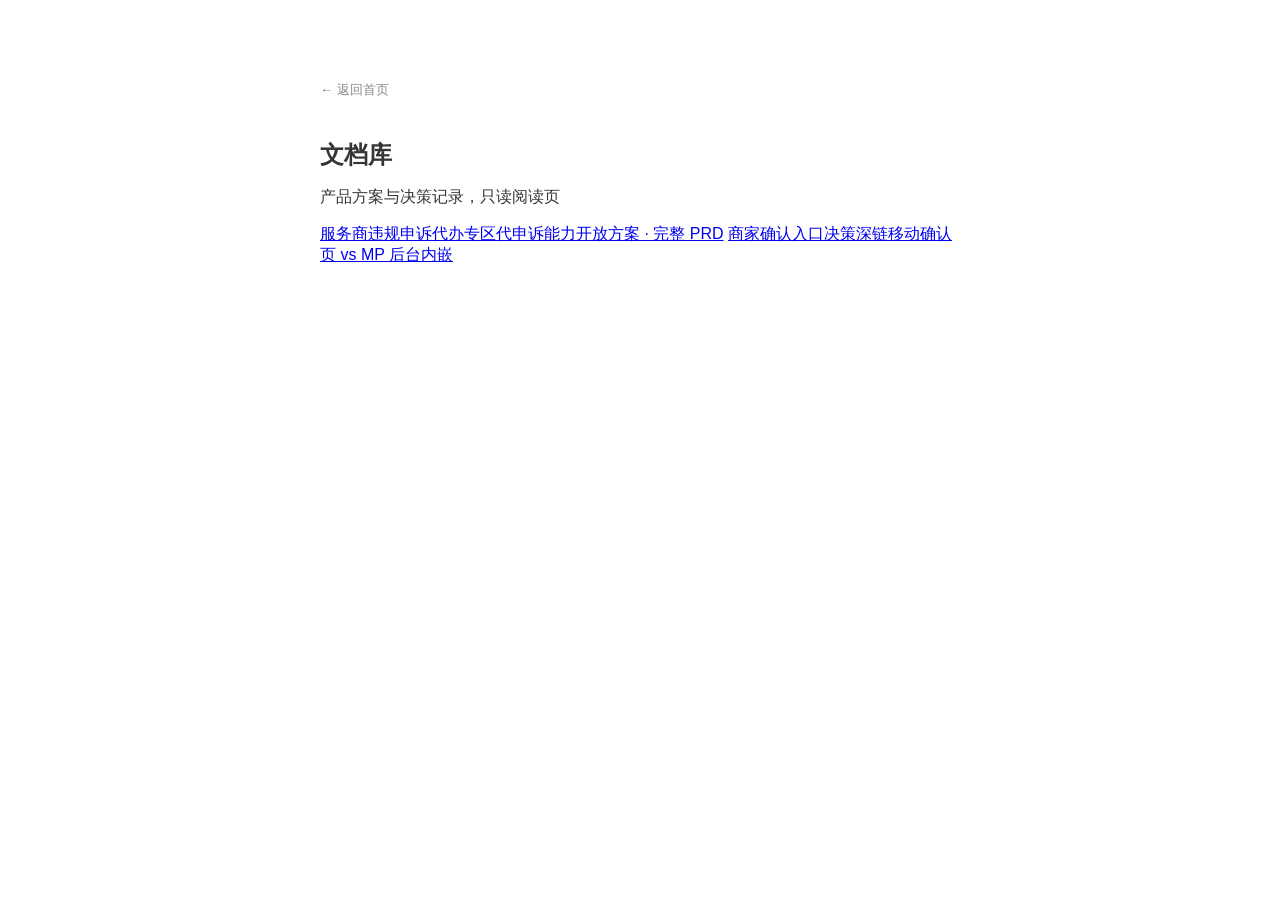
==== docs/index.html @ 4e77b8ab "Add docs section for product specs and decision records. Separate demo prototypes from read-only HTM" ====
<!DOCTYPE html>
<html lang="zh-CN">
<head>
  <meta charset="UTF-8">
  <meta name="viewport" content="width=device-width, initial-scale=1.0">
  <title>文档库 · 微信服务商平台</title>
  <style>
    body { font-family: -apple-system, BlinkMacSystemFont, "PingFang SC", sans-serif; max-width: 640px; margin: 80px auto; padding: 0 24px; color: #353535; }
  </style>
  <link rel="stylesheet" href="../shared.css">
</head>
<body>
  <a class="back" href="../index.html">← 返回首页</a>
  <h1>文档库</h1>
  <p>产品方案与决策记录，只读阅读页</p>
  <a href="violation-appeal-proxy.html">服务商违规申诉代办专区<span>代申诉能力开放方案 · 完整 PRD</span></a>
  <a href="merchant-confirm-decision.html">商家确认入口决策<span>深链移动确认页 vs MP 后台内嵌</span></a>
</body>
</html>
---- shared.css ----
body { font-family: -apple-system, BlinkMacSystemFont, "PingFang SC", sans-serif; max-width: 640px; margin: 80px auto; padding: 0 24px; color: #353535; }
h1 { font-size: 24px; font-weight: 600; margin-bottom: 8px; }
p.subtitle { color: #888; font-size: 14px; margin-bottom: 32px; }
section { margin-bottom: 40px; }
section h2 { font-size: 13px; font-weight: 600; color: #888; text-transform: uppercase; letter-spacing: 0.04em; margin-bottom: 12px; }
a.card { display: block; padding: 16px 20px; margin-bottom: 12px; border: 1px solid #e7e7eb; border-radius: 4px; text-decoration: none; color: #576B95; font-size: 15px; transition: background .15s; }
a.card:hover { background: #f7f7f7; }
a.card span { display: block; font-size: 13px; color: #888; margin-top: 4px; }
a.back { display: inline-block; font-size: 13px; color: #888; text-decoration: none; margin-bottom: 24px; }
a.back:hover { color: #576B95; }
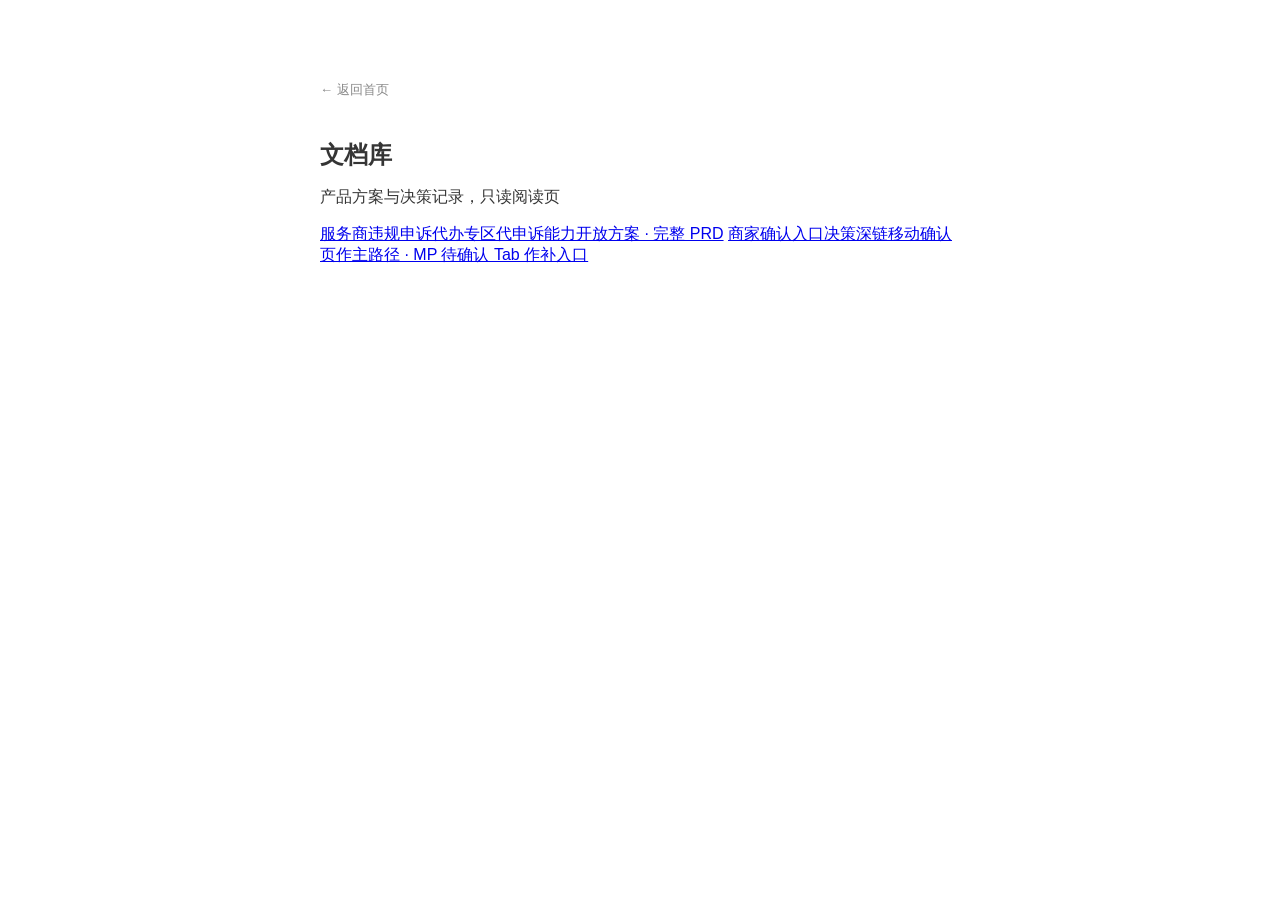
==== commit 90b30d92: "Clarify merchant confirm decision wording on landing pages. State chosen path by name instead of pla" ====
--- a/docs/index.html
+++ b/docs/index.html
@@ -14,6 +14,6 @@
   <h1>文档库</h1>
   <p>产品方案与决策记录，只读阅读页</p>
   <a href="violation-appeal-proxy.html">服务商违规申诉代办专区<span>代申诉能力开放方案 · 完整 PRD</span></a>
-  <a href="merchant-confirm-decision.html">商家确认入口决策<span>深链移动确认页 vs MP 后台内嵌</span></a>
+  <a href="merchant-confirm-decision.html">商家确认入口决策<span>深链移动确认页作主路径 · MP 待确认 Tab 作补入口</span></a>
 </body>
 </html>
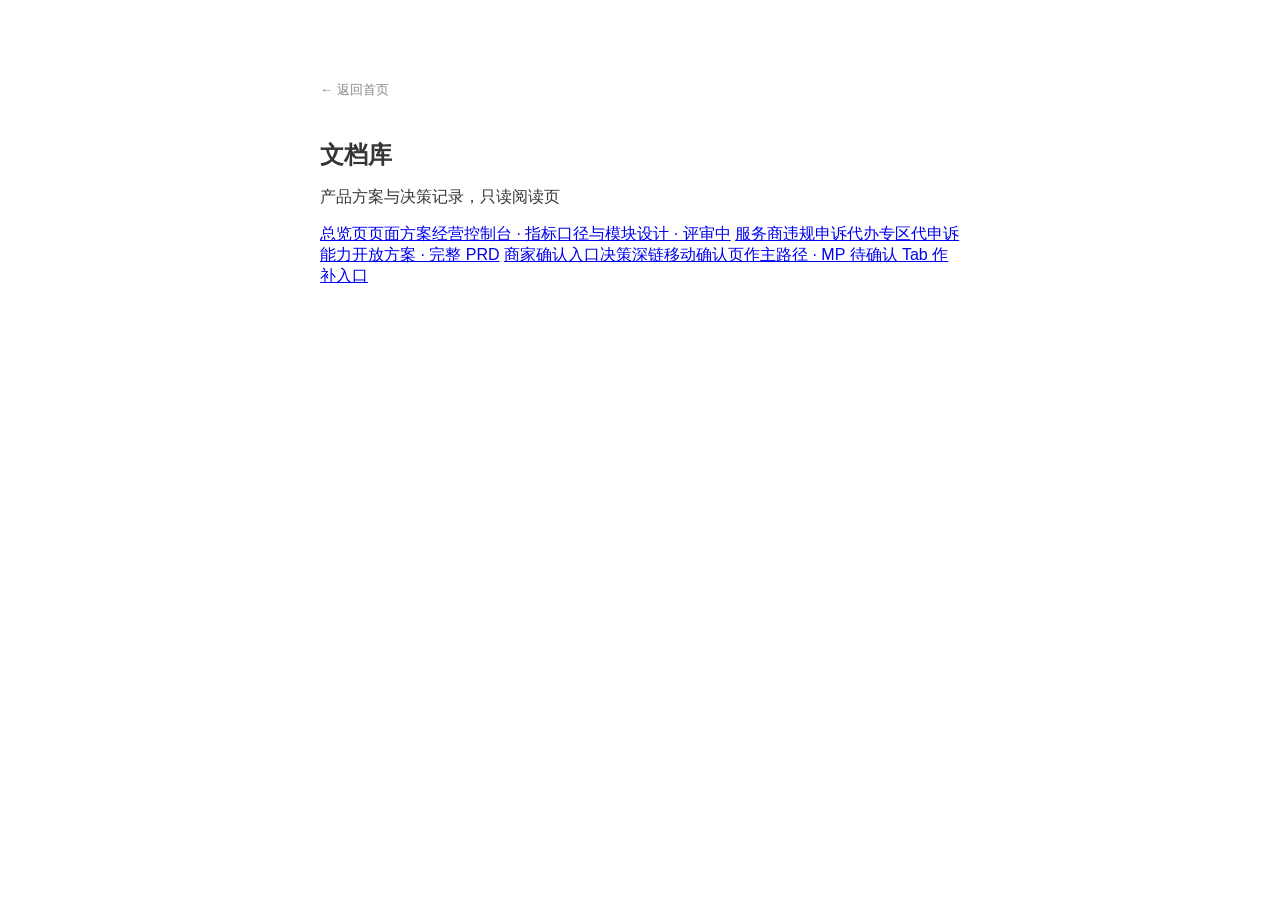
==== commit 8b41ca66: "发布总览页页面方案阅读页 新增经营控制台 PRD 暖色阅读页，并更新站点与文档库索引。  Co-authored-by: Cursor <cursoragent@cursor.com>" ====
--- a/docs/index.html
+++ b/docs/index.html
@@ -13,6 +13,7 @@
   <a class="back" href="../index.html">← 返回首页</a>
   <h1>文档库</h1>
   <p>产品方案与决策记录，只读阅读页</p>
+  <a href="overview-dashboard-prd.html">总览页页面方案<span>经营控制台 · 指标口径与模块设计 · 评审中</span></a>
   <a href="violation-appeal-proxy.html">服务商违规申诉代办专区<span>代申诉能力开放方案 · 完整 PRD</span></a>
   <a href="merchant-confirm-decision.html">商家确认入口决策<span>深链移动确认页作主路径 · MP 待确认 Tab 作补入口</span></a>
 </body>
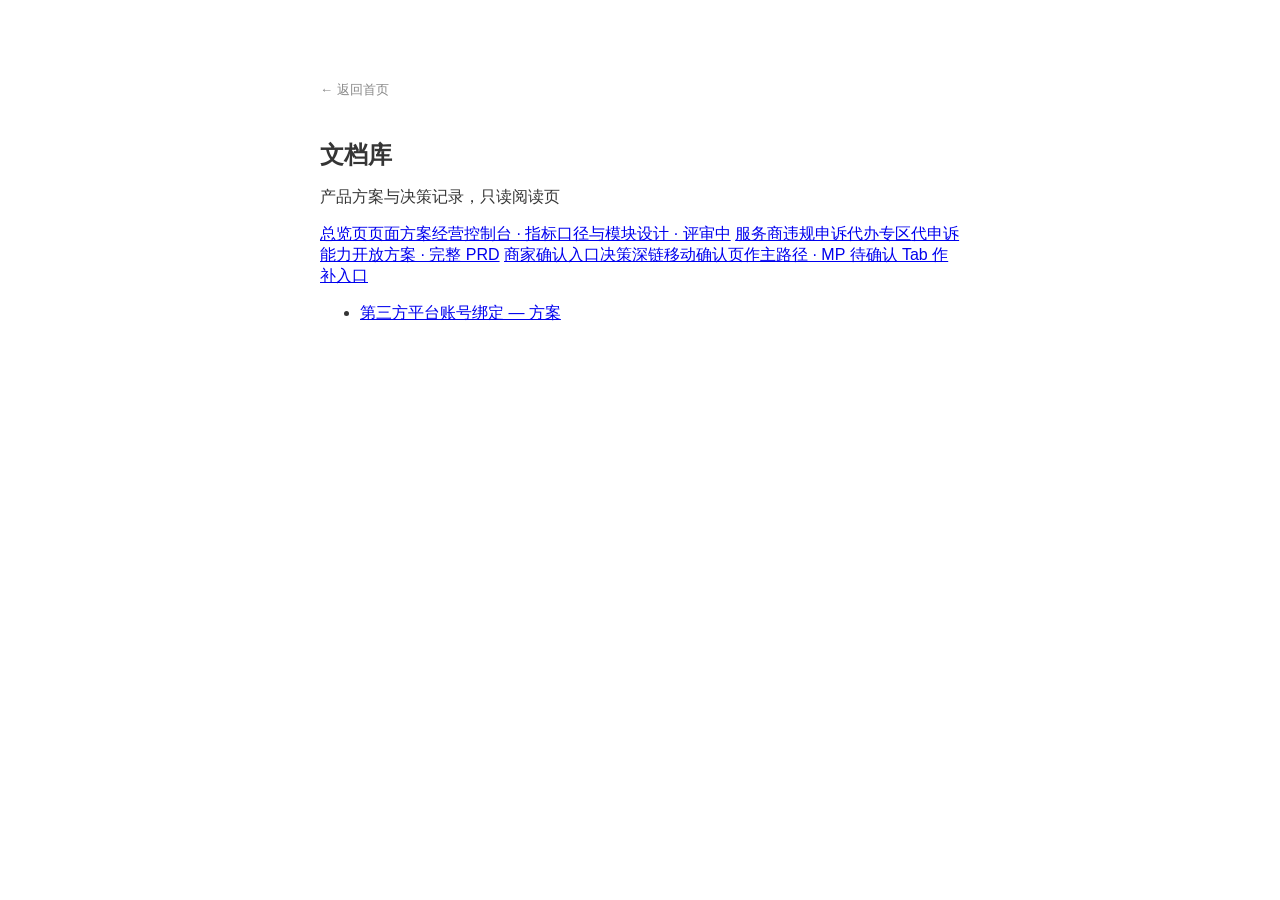
==== commit 389a8a18: "docs: publish component-binding PRD HTML Sync product decision: no occupierName; page-scope miniProg" ====
--- a/docs/index.html
+++ b/docs/index.html
@@ -18,3 +18,7 @@
   <a href="merchant-confirm-decision.html">商家确认入口决策<span>深链移动确认页作主路径 · MP 待确认 Tab 作补入口</span></a>
 </body>
 </html>
+
+<ul>
+  <li><a href="./component-binding-prd.html">第三方平台账号绑定 — 方案</a></li>
+</ul>
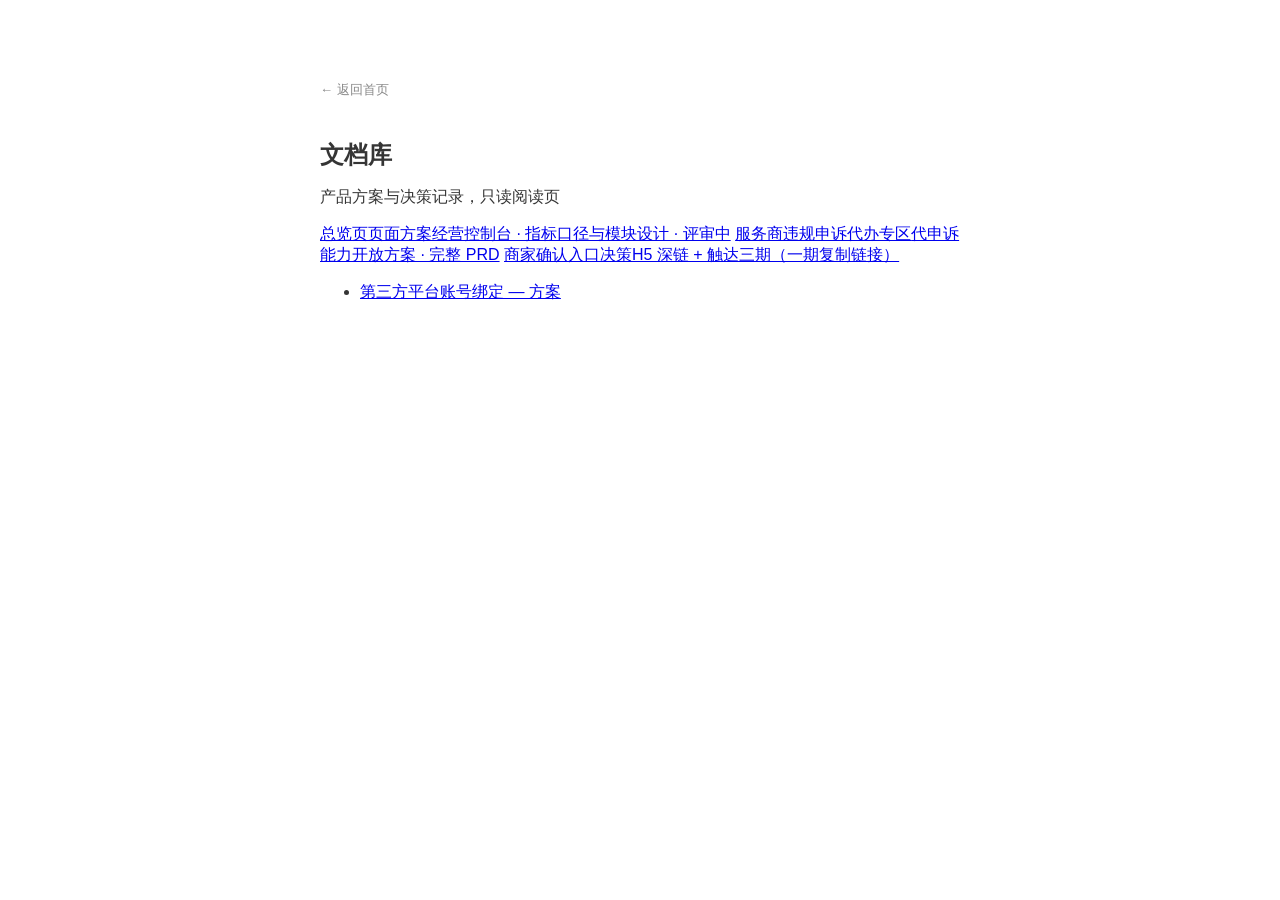
==== commit e2261394: "Update appeal proxy docs for phased merchant confirm reach. 一期改为服务商复制链接；决策页与主方案阅读页对齐触达分期。  Co-author" ====
--- a/docs/index.html
+++ b/docs/index.html
@@ -15,7 +15,7 @@
   <p>产品方案与决策记录，只读阅读页</p>
   <a href="overview-dashboard-prd.html">总览页页面方案<span>经营控制台 · 指标口径与模块设计 · 评审中</span></a>
   <a href="violation-appeal-proxy.html">服务商违规申诉代办专区<span>代申诉能力开放方案 · 完整 PRD</span></a>
-  <a href="merchant-confirm-decision.html">商家确认入口决策<span>深链移动确认页作主路径 · MP 待确认 Tab 作补入口</span></a>
+  <a href="merchant-confirm-decision.html">商家确认入口决策<span>H5 深链 + 触达三期（一期复制链接）</span></a>
 </body>
 </html>
 
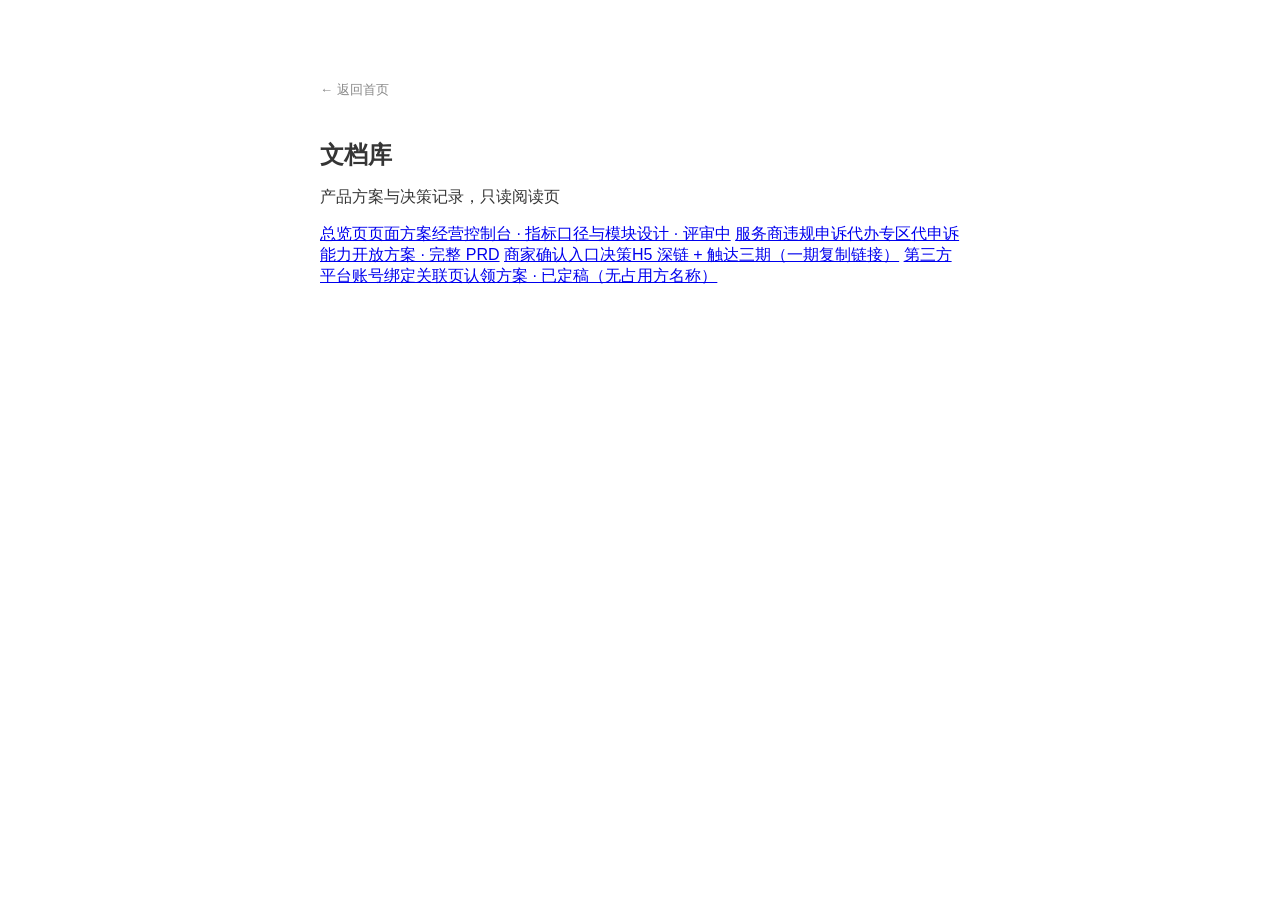
==== commit d936b237: "docs: wire component-binding PRD into docs index Co-authored-by: Cursor <cursoragent@cursor.com>" ====
--- a/docs/index.html
+++ b/docs/index.html
@@ -16,9 +16,6 @@
   <a href="overview-dashboard-prd.html">总览页页面方案<span>经营控制台 · 指标口径与模块设计 · 评审中</span></a>
   <a href="violation-appeal-proxy.html">服务商违规申诉代办专区<span>代申诉能力开放方案 · 完整 PRD</span></a>
   <a href="merchant-confirm-decision.html">商家确认入口决策<span>H5 深链 + 触达三期（一期复制链接）</span></a>
+  <a href="component-binding-prd.html">第三方平台账号绑定<span>关联页认领方案 · 已定稿（无占用方名称）</span></a>
 </body>
 </html>
-
-<ul>
-  <li><a href="./component-binding-prd.html">第三方平台账号绑定 — 方案</a></li>
-</ul>
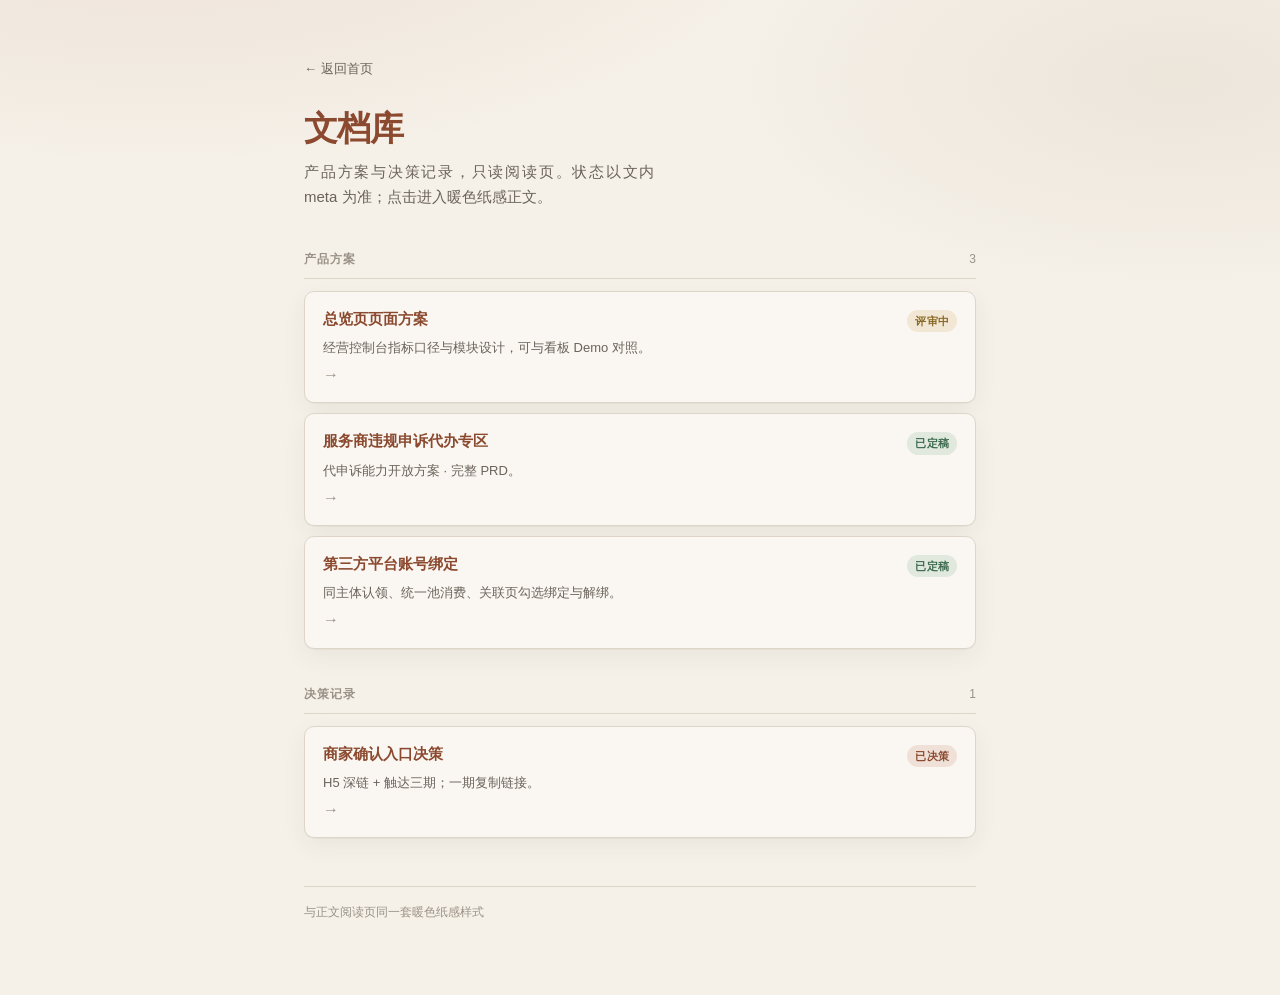
==== commit 8d596b20: "Fix docs reading page render and tidy site index. Render binding PRD wireframe/hr/justify properly, " ====
--- a/docs/index.html
+++ b/docs/index.html
@@ -4,18 +4,57 @@
   <meta charset="UTF-8">
   <meta name="viewport" content="width=device-width, initial-scale=1.0">
   <title>文档库 · 微信服务商平台</title>
-  <style>
-    body { font-family: -apple-system, BlinkMacSystemFont, "PingFang SC", sans-serif; max-width: 640px; margin: 80px auto; padding: 0 24px; color: #353535; }
-  </style>
   <link rel="stylesheet" href="../shared.css">
 </head>
 <body>
-  <a class="back" href="../index.html">← 返回首页</a>
-  <h1>文档库</h1>
-  <p>产品方案与决策记录，只读阅读页</p>
-  <a href="overview-dashboard-prd.html">总览页页面方案<span>经营控制台 · 指标口径与模块设计 · 评审中</span></a>
-  <a href="violation-appeal-proxy.html">服务商违规申诉代办专区<span>代申诉能力开放方案 · 完整 PRD</span></a>
-  <a href="merchant-confirm-decision.html">商家确认入口决策<span>H5 深链 + 触达三期（一期复制链接）</span></a>
-  <a href="component-binding-prd.html">第三方平台账号绑定<span>关联页认领方案 · 已定稿（无占用方名称）</span></a>
+  <div class="page">
+    <a class="back" href="../index.html">← 返回首页</a>
+    <h1 class="brand">文档库</h1>
+    <p class="lede">产品方案与决策记录，只读阅读页。状态以文内 meta 为准；点击进入暖色纸感正文。</p>
+
+    <section class="section" aria-labelledby="sec-prd">
+      <div class="section-label">
+        <h2 id="sec-prd">产品方案</h2>
+        <span class="meta">3</span>
+      </div>
+      <div class="stack">
+        <a class="card" href="overview-dashboard-prd.html">
+          <span class="card-title">总览页页面方案</span>
+          <span class="pill pill-draft">评审中</span>
+          <span class="card-desc">经营控制台指标口径与模块设计，可与看板 Demo 对照。</span>
+          <span class="card-arrow" aria-hidden="true">→</span>
+        </a>
+        <a class="card" href="violation-appeal-proxy.html">
+          <span class="card-title">服务商违规申诉代办专区</span>
+          <span class="pill pill-done">已定稿</span>
+          <span class="card-desc">代申诉能力开放方案 · 完整 PRD。</span>
+          <span class="card-arrow" aria-hidden="true">→</span>
+        </a>
+        <a class="card" href="component-binding-prd.html">
+          <span class="card-title">第三方平台账号绑定</span>
+          <span class="pill pill-done">已定稿</span>
+          <span class="card-desc">同主体认领、统一池消费、关联页勾选绑定与解绑。</span>
+          <span class="card-arrow" aria-hidden="true">→</span>
+        </a>
+      </div>
+    </section>
+
+    <section class="section" aria-labelledby="sec-decision">
+      <div class="section-label">
+        <h2 id="sec-decision">决策记录</h2>
+        <span class="meta">1</span>
+      </div>
+      <div class="stack">
+        <a class="card" href="merchant-confirm-decision.html">
+          <span class="card-title">商家确认入口决策</span>
+          <span class="pill pill-decision">已决策</span>
+          <span class="card-desc">H5 深链 + 触达三期；一期复制链接。</span>
+          <span class="card-arrow" aria-hidden="true">→</span>
+        </a>
+      </div>
+    </section>
+
+    <p class="foot">与正文阅读页同一套暖色纸感样式</p>
+  </div>
 </body>
 </html>
--- a/shared.css
+++ b/shared.css
@@ -1,10 +1,206 @@
-body { font-family: -apple-system, BlinkMacSystemFont, "PingFang SC", sans-serif; max-width: 640px; margin: 80px auto; padding: 0 24px; color: #353535; }
-h1 { font-size: 24px; font-weight: 600; margin-bottom: 8px; }
-p.subtitle { color: #888; font-size: 14px; margin-bottom: 32px; }
-section { margin-bottom: 40px; }
-section h2 { font-size: 13px; font-weight: 600; color: #888; text-transform: uppercase; letter-spacing: 0.04em; margin-bottom: 12px; }
-a.card { display: block; padding: 16px 20px; margin-bottom: 12px; border: 1px solid #e7e7eb; border-radius: 4px; text-decoration: none; color: #576B95; font-size: 15px; transition: background .15s; }
-a.card:hover { background: #f7f7f7; }
-a.card span { display: block; font-size: 13px; color: #888; margin-top: 4px; }
-a.back { display: inline-block; font-size: 13px; color: #888; text-decoration: none; margin-bottom: 24px; }
-a.back:hover { color: #576B95; }
+/* 仓库入口页 — 与 docs 暖色纸感阅读页同族，禁止单页私改 token */
+:root {
+  --bg: #f5f0e8;
+  --bg-elevated: #faf7f2;
+  --bg-soft: #ebe4d9;
+  --accent: #a85a3a;
+  --accent-deep: #8b4a30;
+  --text: #3a342e;
+  --text-muted: #6b635b;
+  --text-faint: #9a9288;
+  --border: #ddd5c8;
+  --link: #8b4a30;
+  --radius: 10px;
+  --shadow: 0 1px 0 rgba(58, 52, 46, 0.04), 0 8px 24px rgba(58, 52, 46, 0.06);
+  --max: 720px;
+}
+
+* { box-sizing: border-box; margin: 0; padding: 0; }
+
+body {
+  font-family: "Source Han Sans SC", "Noto Sans SC", "PingFang SC",
+    -apple-system, BlinkMacSystemFont, sans-serif;
+  background:
+    radial-gradient(1200px 480px at 12% -10%, rgba(168, 90, 58, 0.1), transparent 55%),
+    radial-gradient(900px 420px at 92% 8%, rgba(235, 228, 217, 0.9), transparent 50%),
+    var(--bg);
+  color: var(--text);
+  line-height: 1.65;
+  font-size: 15px;
+  -webkit-font-smoothing: antialiased;
+  min-height: 100vh;
+}
+
+.page {
+  max-width: var(--max);
+  margin: 0 auto;
+  padding: 56px 24px 72px;
+}
+
+.brand {
+  font-size: clamp(1.75rem, 3.5vw, 2.15rem);
+  font-weight: 700;
+  letter-spacing: -0.03em;
+  color: var(--accent-deep);
+  line-height: 1.25;
+  margin-bottom: 10px;
+  animation: rise 0.55s ease both;
+}
+
+.lede {
+  max-width: 42ch;
+  color: var(--text-muted);
+  font-size: 15px;
+  margin-bottom: 40px;
+  text-align: justify;
+  text-align-last: left;
+  animation: rise 0.55s ease 0.06s both;
+}
+
+.section {
+  margin-bottom: 36px;
+  animation: rise 0.55s ease both;
+}
+.section:nth-of-type(1) { animation-delay: 0.1s; }
+.section:nth-of-type(2) { animation-delay: 0.18s; }
+
+.section-label {
+  display: flex;
+  align-items: baseline;
+  justify-content: space-between;
+  gap: 12px;
+  margin-bottom: 12px;
+  padding-bottom: 8px;
+  border-bottom: 1px solid var(--border);
+}
+
+.section-label h2 {
+  font-size: 12px;
+  font-weight: 650;
+  color: var(--text-faint);
+  letter-spacing: 0.08em;
+  text-transform: uppercase;
+}
+
+.section-label .meta {
+  font-size: 12px;
+  color: var(--text-faint);
+}
+
+.stack {
+  display: grid;
+  gap: 10px;
+}
+
+a.card {
+  display: grid;
+  grid-template-columns: 1fr auto;
+  gap: 6px 16px;
+  align-items: start;
+  padding: 16px 18px;
+  background: var(--bg-elevated);
+  border: 1px solid var(--border);
+  border-radius: var(--radius);
+  text-decoration: none;
+  color: inherit;
+  box-shadow: var(--shadow);
+  transition: transform 0.18s ease, border-color 0.18s ease, box-shadow 0.18s ease;
+}
+
+a.card:hover {
+  transform: translateY(-2px);
+  border-color: rgba(168, 90, 58, 0.35);
+  box-shadow: 0 2px 0 rgba(58, 52, 46, 0.03), 0 12px 28px rgba(58, 52, 46, 0.1);
+}
+
+a.card:focus-visible {
+  outline: 2px solid var(--accent);
+  outline-offset: 2px;
+}
+
+.card-title {
+  font-size: 15px;
+  font-weight: 650;
+  color: var(--accent-deep);
+  line-height: 1.4;
+}
+
+.card-desc {
+  grid-column: 1 / -1;
+  font-size: 13px;
+  color: var(--text-muted);
+  line-height: 1.55;
+  text-align: justify;
+  text-align-last: left;
+}
+
+.card-arrow {
+  color: var(--text-faint);
+  font-size: 16px;
+  line-height: 1.4;
+  transition: transform 0.18s ease, color 0.18s ease;
+}
+
+a.card:hover .card-arrow {
+  color: var(--accent);
+  transform: translateX(3px);
+}
+
+.pill {
+  display: inline-block;
+  font-size: 11px;
+  font-weight: 650;
+  padding: 2px 8px;
+  border-radius: 999px;
+  letter-spacing: 0.02em;
+  white-space: nowrap;
+  align-self: start;
+  margin-top: 2px;
+}
+
+.pill-demo {
+  color: var(--accent-deep);
+  background: rgba(168, 90, 58, 0.12);
+}
+
+.pill-draft { color: #8a6a28; background: rgba(196, 152, 60, 0.16); }
+.pill-done { color: #3d6b4f; background: rgba(74, 140, 98, 0.14); }
+.pill-decision { color: var(--accent-deep); background: rgba(168, 90, 58, 0.14); }
+
+a.back {
+  display: inline-flex;
+  align-items: center;
+  gap: 6px;
+  font-size: 13px;
+  color: var(--text-muted);
+  text-decoration: none;
+  margin-bottom: 28px;
+  transition: color 0.15s;
+}
+a.back:hover { color: var(--accent-deep); }
+
+.foot {
+  margin-top: 48px;
+  padding-top: 16px;
+  border-top: 1px solid var(--border);
+  font-size: 12px;
+  color: var(--text-faint);
+}
+
+@keyframes rise {
+  from { opacity: 0; transform: translateY(10px); }
+  to { opacity: 1; transform: none; }
+}
+
+@media (prefers-reduced-motion: reduce) {
+  *, *::before, *::after {
+    animation: none !important;
+    transition: none !important;
+  }
+}
+
+@media (max-width: 560px) {
+  .page { padding: 36px 18px 56px; }
+  a.card { grid-template-columns: 1fr; }
+  .card-arrow, .pill { display: none; }
+}
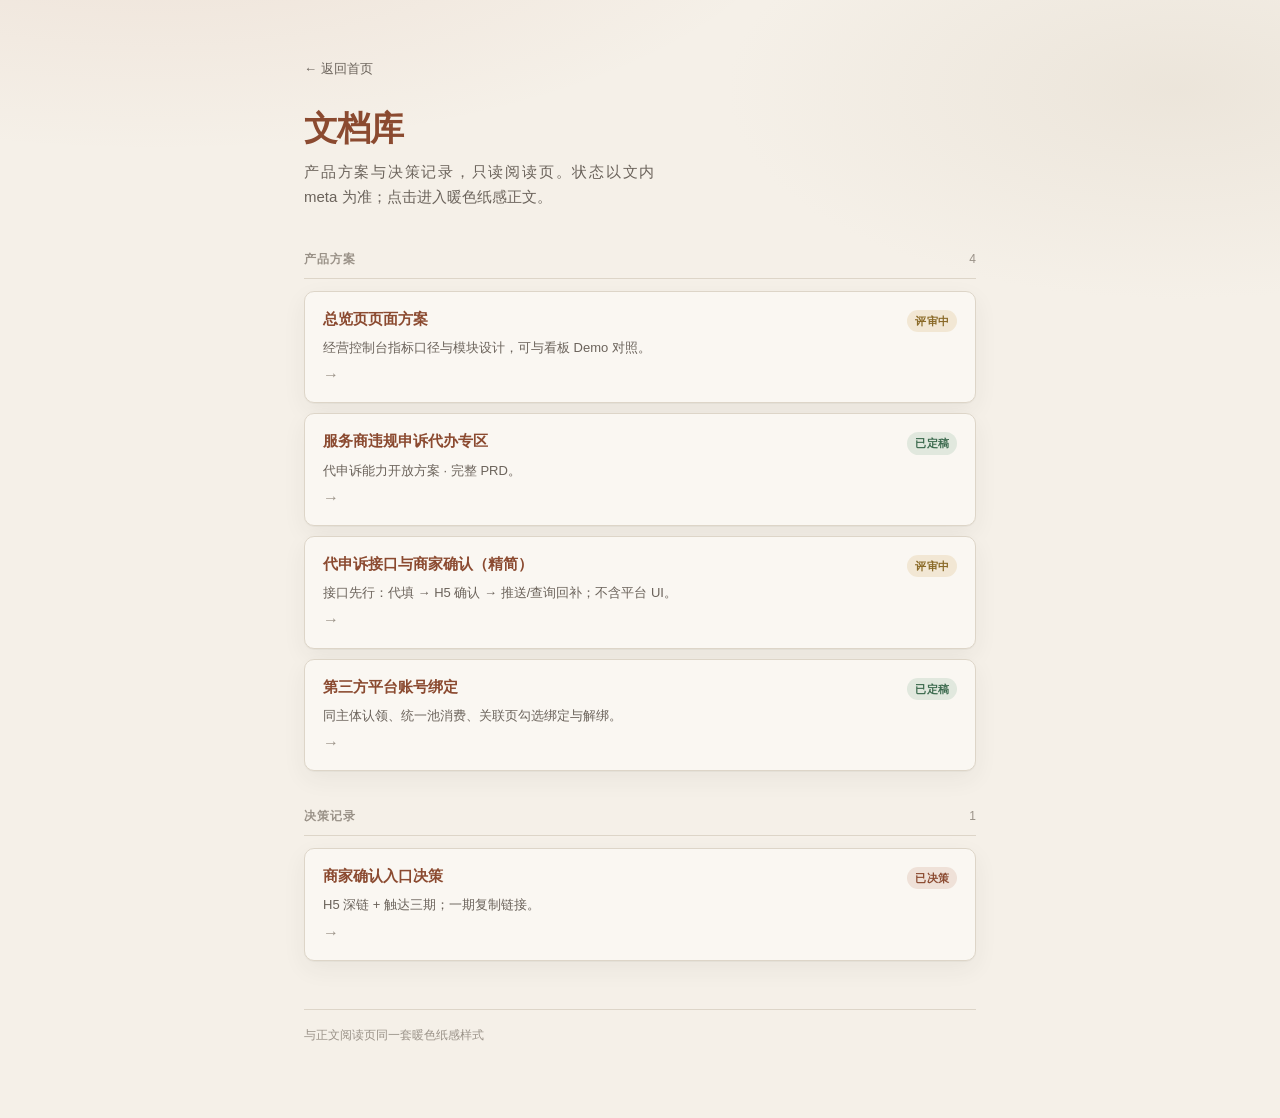
==== commit 4aec95a1: "docs: publish appeal proxy API lite PRD Add the API-first merchant confirm reading page and index en" ====
--- a/docs/index.html
+++ b/docs/index.html
@@ -15,7 +15,7 @@
     <section class="section" aria-labelledby="sec-prd">
       <div class="section-label">
         <h2 id="sec-prd">产品方案</h2>
-        <span class="meta">3</span>
+        <span class="meta">4</span>
       </div>
       <div class="stack">
         <a class="card" href="overview-dashboard-prd.html">
@@ -28,6 +28,12 @@
           <span class="card-title">服务商违规申诉代办专区</span>
           <span class="pill pill-done">已定稿</span>
           <span class="card-desc">代申诉能力开放方案 · 完整 PRD。</span>
+          <span class="card-arrow" aria-hidden="true">→</span>
+        </a>
+        <a class="card" href="appeal-proxy-api-lite.html">
+          <span class="card-title">代申诉接口与商家确认（精简）</span>
+          <span class="pill pill-draft">评审中</span>
+          <span class="card-desc">接口先行：代填 → H5 确认 → 推送/查询回补；不含平台 UI。</span>
           <span class="card-arrow" aria-hidden="true">→</span>
         </a>
         <a class="card" href="component-binding-prd.html">
